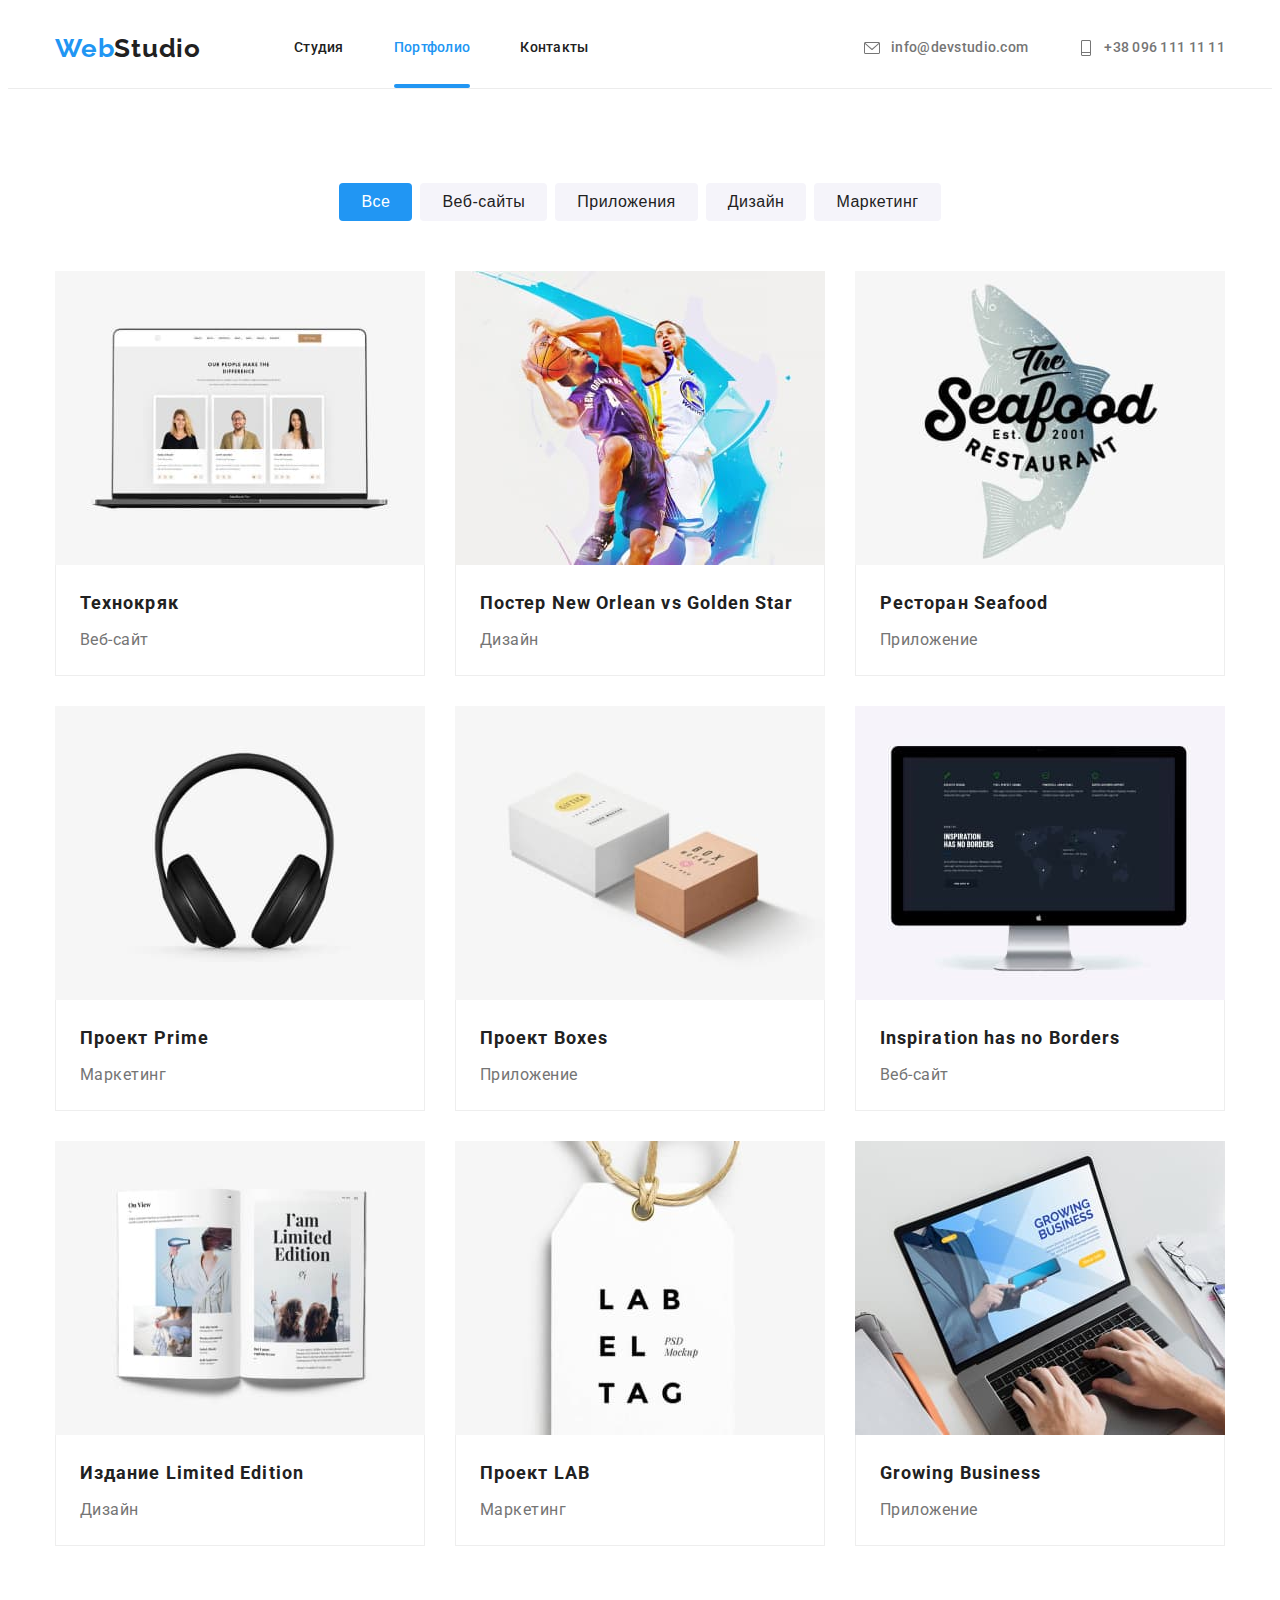
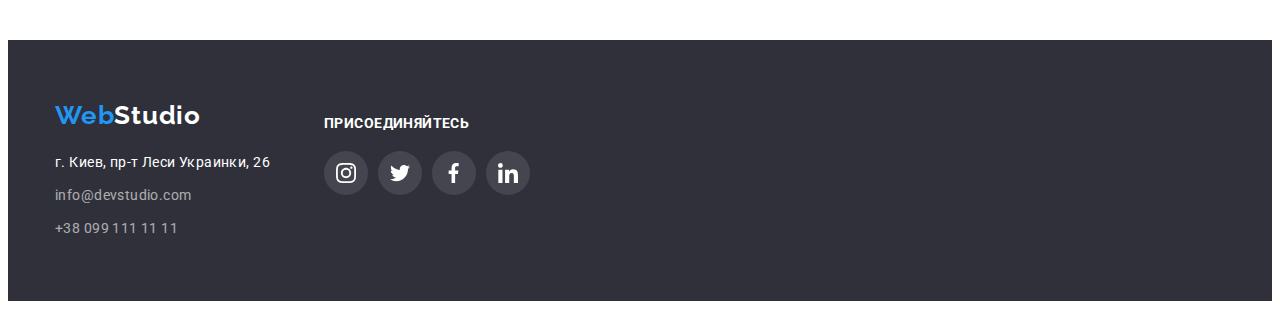
==== portfolio.html @ 6be05eeb "Create HW-06" ====
<!DOCTYPE html>
<html lang="ru">
    <head>
        <meta charset="UTF-8" />
        <meta http-equiv="X-UA-Compatible" content="IE=edge" />
        <meta name="viewport" content="width=device-width, initial-scale=1.0" />
        <link rel="preconnect" href="https://fonts.googleapis.com" />
        <link rel="preconnect" href="https://fonts.gstatic.com" crossorigin />
        <link
            href="https://fonts.googleapis.com/css2?family=Raleway:wght@700&family=Roboto:wght@400;500;700;900&display=swap"
            rel="stylesheet"
        />
        <link
            rel="stylesheet"
            href="https://cdnjs.cloudflare.com/ajax/libs/modern-normalize/1.1.0/modern-normalize.min.css"
            integrity="sha512-wpPYUAdjBVSE4KJnH1VR1HeZfpl1ub8YT/NKx4PuQ5NmX2tKuGu6U/JRp5y+Y8XG2tV+wKQpNHVUX03MfMFn9Q=="
            crossorigin="anonymous"
            referrerpolicy="no-referrer"
        />
        <link rel="stylesheet" href="./css/reset.css" />
        <link rel="stylesheet" href="./css/style.css" />
        <title>WebStudio - Portfolio</title>
    </head>
    <body>
        <!-- _________________________________________________PORTFOLIO = PF_________________________________________________ -->

        <!-- _________________________________________________PF HEADER_________________________________________________ -->
        <header class="header">
            <div class="container">
                <a class="logo" href="./index.html" lang="en"
                    >Web<span class="logo-style">Studio</span></a
                >
                <nav>
                    <ul class="lists header-flex">
                        <li class="menu-item">
                            <a class="menu-link" href="./index.html">Студия</a>
                        </li>
                        <li class="menu-item">
                            <a class="menu-link current" href="./portfolio.html"
                                >Портфолио</a
                            >
                        </li>
                        <li class="menu-item">
                            <a class="menu-link" href="#contacts-portfolio"
                                >Контакты</a
                            >
                        </li>
                    </ul>
                </nav>
                <ul class="lists header-list">
                    <li class="contacts-item">
                        <a
                            class="contacts-link"
                            href="mailto:info@devstudio.com"
                        >
                            <svg class="header-soc-icon" width="18" height="16">
                                <use
                                    href="./images/symbol-defs.svg#icon-massege"
                                ></use>
                            </svg>
                            info@devstudio.com
                        </a>
                    </li>
                    <li class="contacts-item">
                        <a class="contacts-link" href="tel:+380961111111">
                            <svg class="header-soc-icon" width="16" height="16">
                                <use
                                    href="./images/symbol-defs.svg#icon-call"
                                ></use>
                            </svg>
                            +38 096 111 11 11</a
                        >
                    </li>
                </ul>
            </div>
        </header>
        <main>
            <!-- _________________________________________________PF BUTTONS _________________________________________________ -->
            <section class="portfolio-main section">
                <h1 class="pf-hidden-title">Портфолио</h1>
                <div class="container">
                    <ul class="lists pf-btn-list">
                        <li class="pf-btn-item">
                            <button type="button" class="portfolio-btn current">
                                Все
                            </button>
                        </li>
                        <li class="pf-btn-item">
                            <button type="button" class="portfolio-btn">
                                Веб-сайты
                            </button>
                        </li>
                        <li class="pf-btn-item">
                            <button type="button" class="portfolio-btn">
                                Приложения
                            </button>
                        </li>
                        <li class="pf-btn-item">
                            <button type="button" class="portfolio-btn">
                                Дизайн
                            </button>
                        </li>
                        <li class="pf-btn-item">
                            <button type="button" class="portfolio-btn">
                                Маркетинг
                            </button>
                        </li>
                    </ul>
                    <!-- ___________________________________________________WORKS_________________________________________________ -->
                    <ul class="lists pf-works-list">
                        <li class="pf-item-box">
                            <div class="pf-top-wrap">
                                <img
                                    class="pf-item-img"
                                    src="./images/img20.jpg"
                                    alt="Веб-сайт - Технокряк"
                                    width="370"
                                    height="294"
                                />
                                <p class="pf-cover-text">
                                    Ресурс предлагает комплексные предложения с разным уровнем функционала и сервисов. Все это позволит посетителю получить исчерпывающие сведения о компании или частном лице.
                                </p>
                            </div>
                            <div class="pf-item">
                                <h2 class="pf-works-name">Технокряк</h2>
                                <p class="pf-works-kind">Веб-сайт</p>
                            </div>
                        </li>
                        <li class="pf-item-box">
                            <div class="pf-top-wrap">
                                <img
                                    class="pf-item-img"
                                    src="./images/img21.jpg"
                                    alt="Дизайн - Постер New Orlean vs Golden Star"
                                    width="370"
                                    height="294"
                                />
                                <p class="pf-cover-text">
                                    Lorem ipsum dolor sit amet, consectetur
                                    adipisicing elit. Dignissimos omnis,
                                    possimus quia dolorum itaque, dolor dolorem
                                    rem beatae nostrum perspiciatis nemo iusto
                                    delectus atque consectetur labore.
                                </p>
                            </div>
                            <div class="pf-item">
                                <h2 class="pf-works-name">
                                    Постер
                                    <span lang="en"
                                        >New Orlean vs Golden Star</span
                                    >
                                </h2>
                                <p class="pf-works-kind">Дизайн</p>
                            </div>
                        </li>
                        <li class="pf-item-box">
                            <div class="pf-top-wrap">
                                <img
                                    class="pf-item-img"
                                    src="./images/img22.jpg"
                                    alt="Приложение - Ресторан Seafood"
                                    width="370"
                                    height="294"
                                />
                                <p class="pf-cover-text">
                                    Lorem ipsum dolor sit amet, consectetur
                                    adipisicing elit. Dignissimos omnis,
                                    possimus quia dolorum itaque, dolor dolorem
                                    rem beatae nostrum perspiciatis nemo iusto
                                    delectus atque consectetur labore.
                                </p>
                            </div>
                            <div class="pf-item">
                                <h2 class="pf-works-name">
                                    Ресторан <span lang="en">Seafood</span>
                                </h2>
                                <p class="pf-works-kind">Приложение</p>
                            </div>
                        </li>
                        <li class="pf-item-box">
                            <div class="pf-top-wrap">
                                <img
                                    class="pf-item-img"
                                    src="./images/img23.jpg"
                                    alt="Маркетинг - Проект Prime"
                                    width="370"
                                    height="294"
                                />
                                <p class="pf-cover-text">
                                    Lorem ipsum dolor sit amet, consectetur
                                    adipisicing elit. Dignissimos omnis,
                                    possimus quia dolorum itaque, dolor dolorem
                                    rem beatae nostrum perspiciatis nemo iusto
                                    delectus atque consectetur labore.
                                </p>
                            </div>
                            <div class="pf-item">
                                <h2 class="pf-works-name">
                                    Проект <span lang="en">Prime</span>
                                </h2>
                                <p class="pf-works-kind">Маркетинг</p>
                            </div>
                        </li>
                        <li class="pf-item-box">
                            <div class="pf-top-wrap">
                                <img
                                    class="pf-item-img"
                                    src="./images/img24.jpg"
                                    alt="Приложение - Проект Boxes"
                                    width="370"
                                    height="294"
                                />
                                <p class="pf-cover-text">
                                    Lorem ipsum dolor sit amet, consectetur
                                    adipisicing elit. Dignissimos omnis,
                                    possimus quia dolorum itaque, dolor dolorem
                                    rem beatae nostrum perspiciatis nemo iusto
                                    delectus atque consectetur labore.
                                </p>
                            </div>
                            <div class="pf-item">
                                <h2 class="pf-works-name">
                                    Проект <span lang="en">Boxes</span>
                                </h2>
                                <p class="pf-works-kind">Приложение</p>
                            </div>
                        </li>
                        <li class="pf-item-box">
                            <div class="pf-top-wrap">
                                <img
                                    class="pf-item-img"
                                    src="./images/img25.jpg"
                                    alt="Веб-сайт - Inspiration has no Borders"
                                    width="370"
                                    height="294"
                                />
                                <p class="pf-cover-text">
                                    Lorem ipsum dolor sit amet, consectetur
                                    adipisicing elit. Dignissimos omnis,
                                    possimus quia dolorum itaque, dolor dolorem
                                    rem beatae nostrum perspiciatis nemo iusto
                                    delectus atque consectetur labore.
                                </p>
                            </div>
                            <div class="pf-item">
                                <h2 class="pf-works-name" lang="en">
                                    Inspiration has no Borders
                                </h2>
                                <p class="pf-works-kind">Веб-сайт</p>
                            </div>
                        </li>
                        <li class="pf-item-box">
                            <div class="pf-top-wrap">
                                <img
                                    class="pf-item-img"
                                    src="./images/img26.jpg"
                                    alt="Дизайн - Издание Limited Edition"
                                    width="370"
                                    height="294"
                                />
                                <p class="pf-cover-text">
                                    Lorem ipsum dolor sit amet, consectetur
                                    adipisicing elit. Dignissimos omnis,
                                    possimus quia dolorum itaque, dolor dolorem
                                    rem beatae nostrum perspiciatis nemo iusto
                                    delectus atque consectetur labore.
                                </p>
                            </div>
                            <div class="pf-item">
                                <h2 class="pf-works-name">
                                    Издание <span lang="en"></span>Limited
                                    Edition
                                </h2>
                                <p class="pf-works-kind">Дизайн</p>
                            </div>
                        </li>
                        <li class="pf-item-box">
                            <div class="pf-top-wrap">
                                <img
                                    class="pf-item-img"
                                    src="./images/img27.jpg"
                                    alt="Маркетинг - Проект LAB"
                                    width="370"
                                    height="294"
                                />
                                <p class="pf-cover-text">
                                    Lorem ipsum dolor sit amet, consectetur
                                    adipisicing elit. Dignissimos omnis,
                                    possimus quia dolorum itaque, dolor dolorem
                                    rem beatae nostrum perspiciatis nemo iusto
                                    delectus atque consectetur labore.
                                </p>
                            </div>
                            <div class="pf-item">
                                <h2 class="pf-works-name">
                                    Проект <span lang="en">LAB</span>
                                </h2>
                                <p class="pf-works-kind">Маркетинг</p>
                            </div>
                        </li>
                        <li class="pf-item-box">
                            <div class="pf-top-wrap">
                                <img
                                    class="pf-item-img"
                                    src="./images/img28.jpg"
                                    alt="Приложение - Growing Business"
                                    width="370"
                                    height="294"
                                />
                                <p class="pf-cover-text">
                                    Lorem ipsum dolor sit amet, consectetur
                                    adipisicing elit. Dignissimos omnis,
                                    possimus quia dolorum itaque, dolor dolorem
                                    rem beatae nostrum perspiciatis nemo iusto
                                    delectus atque consectetur labore.
                                </p>
                            </div>
                            <div class="pf-item">
                                <h2 class="pf-works-name" lang="en">
                                    Growing Business
                                </h2>
                                <p class="pf-works-kind">Приложение</p>
                            </div>
                        </li>
                    </ul>
                </div>
            </section>
            <!-- _________________________________________________PF FOOTER_________________________________________________ -->
            <footer class="footer-section">
                <div class="container">
                    <div class="footer-content">
                        <div class="footer-logo">
                            <a class="logo" href="./index.html" lang="en"
                                >Web<span class="footer-logo-style"
                                    >Studio</span
                                >
                            </a>
                        </div>
                        <address id="contacts-portfolio">
                            <ul class="lists footer-list">
                                <li>
                                    <a
                                        class="footer-contacts-link contacts-addres"
                                        href="https://goo.gl/maps/7gqZhrJQwjtrRqGAA"
                                        target="_blank"
                                        rel="noopener noindex nofollow"
                                        >г. Киев, пр-т Леси Украинки, 26</a
                                    >
                                </li>
                                <li>
                                    <a
                                        class="footer-contacts-link"
                                        href="mailto:info@devstudio.com"
                                        >info@devstudio.com</a
                                    >
                                </li>
                                <li>
                                    <a
                                        class="footer-contacts-link"
                                        href="tel:+380991111111"
                                        >+38 099 111 11 11</a
                                    >
                                </li>
                            </ul>
                        </address>
                    </div>
                    <div class="footer-padding">
                        <h3 class="footer-title">присоединяйтесь</h3>
                        <ul class="icon-flex">
                            <li class="footer-soc-item lists">
                                <svg
                                    class="footer-soc-icon"
                                    width="20"
                                    height="20"
                                >
                                    <use
                                        href="images/symbol-defs.svg#icon-instagram"
                                    ></use>
                                </svg>
                            </li>
                            <li class="footer-soc-item lists">
                                <svg
                                    class="footer-soc-icon"
                                    width="20"
                                    height="20"
                                >
                                    <use
                                        href="images/symbol-defs.svg#icon-twitter"
                                    ></use>
                                </svg>
                            </li>
                            <li class="footer-soc-item lists">
                                <svg
                                    class="footer-soc-icon"
                                    width="20"
                                    height="20"
                                >
                                    <use
                                        href="images/symbol-defs.svg#icon-facebook"
                                    ></use>
                                </svg>
                            </li>
                            <li class="footer-soc-item lists">
                                <svg
                                    class="footer-soc-icon"
                                    width="20"
                                    height="20"
                                >
                                    <use
                                        href="images/symbol-defs.svg#icon-linkedin"
                                    ></use>
                                </svg>
                            </li>
                        </ul>
                    </div>
                </div>
            </footer>
        </main>
    </body>
</html>
---- css/style.css ----
:root {
    --main-color: #212121;
    --secondary-color: #757575;
    --brend-color: #2196f3;
    --backgrd-color: #f5f4fa;
    --light-color: #ffffff;
    --brand-bg-color: #188ce8;
    --icons-master-color: #afb1b8;
    --padding-94: 94px;
    --margin-30: 30px;
    --pading-32: 32px;
    --margin-10: 10px;
}

body {
    font-family: "Roboto", tahoma, sans-serif;
    color: var(--main-color);
    font-size: 14px;
}
p,
h1,
h2,
h3 {
    margin: 0;
}
ul {
    margin: 0;
    padding-left: 0;
}
button {
    cursor: pointer;
}
img {
    display: block;
}

.lists {
    list-style: none;
}

.container {
    width: 1170px;
    margin-right: 15px;
    margin-left: 15px;
    margin: 0 auto;
    /* outline: 1px solid red; */
}

/* ----------------------------HEDER-------------------------------- */
.header {
    border-bottom: 1px solid #ececec;
}

.header .container {
    display: flex;
    align-items: center;
}

.header-flex {
    display: flex;
}

.logo {
    font-family: "Raleway", sans-serif;
    font-weight: 700;
    font-size: 26px;
    line-height: 1.1923;
    letter-spacing: 0.03em;
    color: var(--brend-color);
    text-decoration-line: none;
    margin-right: 93px;
}

.logo-style {
    color: var(--main-color);
}

.header-list {
    display: flex;
    margin-left: auto;
}

.menu-item:not(:last-child) {
    margin-right: 50px;
}

.menu-link {
    padding-top: var(--pading-32);
    padding-bottom: var(--pading-32);
    font-weight: 500;
    line-height: 1.14;
    letter-spacing: 0.02em;
    color: var(--main-color);
    text-decoration-line: none;
    display: block;
    transition: color 250ms cubic-bezier(0.4, 0, 0.2, 1);
}

.contacts-item .contacts-link {
    font-weight: 500;
    line-height: 1.14;
    letter-spacing: 0.02em;
    text-decoration-line: none;
    font-style: normal;
    color: var(--secondary-color);
    padding-top: var(--pading-32);
    padding-bottom: var(--pading-32);
    display: flex;
    justify-content: center;
    align-items: center;
    transition: color 250ms cubic-bezier(0.4, 0, 0.2, 1);
}

.header-soc-icon {
    margin-right: 10px;
    fill: var(--secondary-color);
}

.contacts-link:hover .header-soc-icon,
.contacts-link:focus .header-soc-icon {
    fill: var(--brend-color);
}

.contacts-item:not(:last-child) {
    margin-right: 50px;
}

.menu-link:hover,
.contacts-link:hover,
.menu-link:focus,
.contacts-link:focus {
    color: var(--brend-color);
}

.current {
    color: var(--brend-color);
    position: relative;
}

.menu-link.current::after {
    content: "";
    position: absolute;
    bottom: 0px;
    left: 0;
    width: 100%;
    height: 4px;
    background: var(--brend-color);
    border-radius: 2px;
}

/* -- ----------------------------------------HERO--------------------------------------- -->  */

.hero {
    padding-top: 200px;
    padding-bottom: 200px;
}

.hero-content {
    max-width: 1600px;
    background-image: linear-gradient(
            rgba(47, 48, 58, 0.4),
            rgba(47, 48, 58, 0.4)
        ),
        url(../images/fon-Img.jpg);
    background-repeat: no-repeat;
    margin: 0 auto;
}

.hero-title {
    max-width: 696px;
    font-weight: 900;
    font-size: 44px;
    line-height: 1.36;
    text-align: center;
    letter-spacing: 0.06em;
    text-transform: uppercase;
    color: var(--light-color);
    margin: 0 auto 30px auto;
}

.hero-btn {
    padding: 10px 32px;
    background: var(--brend-color);
    box-shadow: 0px 4px 4px rgba(0, 0, 0, 0.15);
    border-radius: 4px;
    border: none;
    color: var(--light-color);
    font-weight: 700;
    font-size: 16px;
    line-height: 1.88;
    display: block;
    align-items: center;
    letter-spacing: 0.06em;
    cursor: pointer;
    margin: auto;
    transition: background 250ms cubic-bezier(0.4, 0, 0.2, 1);
}

.hero-btn:hover,
.hero-btn:focus {
    background-color: var(--brand-bg-color);
}

/* ----------------------------------------ABOUT---------------------------------- */

.section {
    padding-top: var(--padding-94);
    padding-bottom: var(--padding-94);
}

.hidden-about-title {
    visibility: hidden;
    width: 1px;
    height: 1px;
    margin-bottom: -1px;
}

.icon-flex {
    display: flex;
    justify-content: center;
    align-items: center;
}

.about-soc-item {
    width: 100%;
    height: 120px;
    background-color: var(--backgrd-color);
    border-radius: 4px;
    margin-bottom: var(--margin-30);
    display: flex;
    justify-content: center;
    align-items: center;
}

.about-list {
    display: flex;
}

.about-list-margin:not(:last-child) {
    margin-right: var(--margin-30);
}

.about-list-title {
    font-weight: 700;
    font-size: 14px;
    line-height: 1.14;
    letter-spacing: 0.03em;
    text-transform: uppercase;
    margin-bottom: var(--margin-10);
}

.about-list-item {
    line-height: 1.71;
    letter-spacing: 0.03em;
    color: var(--secondary-color);
}

/* -------------------------------------ABOUT-MORE------------------------------ */

.about-more {
    padding-top: 0px;
}

.united-title {
    font-weight: 700;
    font-size: 36px;
    line-height: 1.16;
    text-align: center;
    letter-spacing: 0.03em;
    padding-bottom: 50px;
}

.about-more-list {
    display: flex;
}

.about-img {
    flex-basis: calc(100% / 3);
    margin-right: var(--margin-30);
}

.about-more-wrap {
    position: relative;
}

.about-more-text {
    width: calc(100% - 30px);
    height: 70px;
    position: absolute;
    bottom: 0;
    background: #2f303acc;
    font-weight: 700;
    font-size: 14px;
    line-height: 16px;
    display: flex;
    align-items: center;
    justify-content: center;
    letter-spacing: 0.03em;
    text-transform: uppercase;
    color: var(--light-color);
}

/* ---------------------------------------MASTERS--------------------------------------------- */

.masters {
    background-color: var(--backgrd-color);
}

.masters-container {
    display: flex;
    margin-left: -30px;
}

.masters-photo {
    flex-basis: calc(100% / 2-30px);
    margin-left: var(--margin-30);
    background: var(--light-color);
    box-shadow: 0px 1px 3px rgba(0, 0, 0, 0.12), 0px 1px 1px rgba(0, 0, 0, 0.14),
        0px 2px 1px rgba(0, 0, 0, 0.2);
    border-radius: 0px 0px 4px 4px;
}

.masters-name {
    padding-top: var(--margin-30);
    padding-bottom: var(--margin-30);
}

.masters-list {
    font-weight: 500;
    font-size: 16px;
    line-height: 1.18;
    text-align: center;
    letter-spacing: 0.03em;
    margin-bottom: var(--margin-10);
}

.proffesion {
    font-size: 16px;
    line-height: 1.18;
    text-align: center;
    letter-spacing: 0.03em;
    color: var(--secondary-color);
    margin-bottom: 16px;
}

.masters-name > .icon-flex {
    margin: 0 32px;
}

.masters-soc-item {
    width: 100%;
    height: 44px;
    background-color: var(--light-color);
    border-radius: 50%;
    cursor: pointer;
    display: flex;
    justify-content: center;
    align-items: center;
    transition: background-color 250ms cubic-bezier(0.4, 0, 0.2, 1);
}

.masters-soc-item:not(:last-child) {
    margin-right: var(--margin-10);
}

.masters-soc-icon {
    fill: var(--icons-master-color);
    transition: fill 250ms cubic-bezier(0.4, 0, 0.2, 1);
}

.masters-soc-item:hover,
.masters-soc-item:focus {
    background-color: var(--brend-color);
}

.masters-soc-item:hover .masters-soc-icon,
.masters-soc-item:focus .masters-soc-icon {
    fill: var(--light-color);
}
/* -------------------------------------CLIENTS---------------------------- */

.client-title {
    font-weight: 700;
    font-size: 36px;
    line-height: 42px;
    text-align: center;
    letter-spacing: 0.03em;
    margin-bottom: 50px;
}

.client-soc-item {
    width: 100%;
    height: 92px;
    border: 1px solid var(--icons-master-color);
    box-sizing: border-box;
    border-radius: 4px;
    cursor: pointer;
    display: flex;
    justify-content: center;
    align-items: center;
    transition: border-color 250ms cubic-bezier(0.4, 0, 0.2, 1);
}

.client-soc-item:not(:last-child) {
    margin-right: var(--margin-30);
}

.client-soc-icon {
    fill: var(--icons-master-color);
    transition: fill 250ms cubic-bezier(0.4, 0, 0.2, 1);
}

.client-soc-item:hover .client-soc-icon,
.client-soc-item:focus .client-soc-icon,
.client-soc-item:hover,
.client-soc-item:focus {
    fill: var(--brend-color);
    border-color: var(--brend-color);
}

/* ----------------------------------------FOOTER---------------------------------------- */
.footer-section {
    background: #2f303a;
    padding-top: 60px;
    padding-bottom: 60px;
}

.footer-section > .container {
    display: flex;
    justify-content: left;
}

.footer-logo-style {
    color: var(--light-color);
}

.footer-contacts-link {
    font-weight: 400;
    line-height: 1.71;
    text-decoration-line: none;
    font-style: normal;
    letter-spacing: 0.03em;
    color: var(--light-color);
    opacity: 60%;
    transition: color 250ms cubic-bezier(0.4, 0, 0.2, 1);
}

.footer-contacts-link:hover,
.footer-contacts-link:focus {
    color: var(--brend-color);
    opacity: 100%;
}

.footer-logo {
    margin-bottom: 20px;
}

.footer-list :not(:last-child) {
    margin-bottom: 9px;
}

.contacts-addres {
    color: var(--light-color);
    opacity: 100%;
}

.footer-padding {
    padding-top: 15px;
    padding-bottom: 37px;
}

.footer-title {
    font-weight: 700;
    font-size: 14px;
    line-height: 16px;
    letter-spacing: 0.03em;
    text-transform: uppercase;
    color: var(--light-color);
    margin-bottom: 20px;
}

.footer-content {
    margin-right: 30px;
}

.footer-soc-item {
    width: 44px;
    height: 44px;
    background-color: rgba(255, 255, 255, 0.1);
    border-radius: 50%;
    cursor: pointer;
    display: flex;
    justify-content: center;
    align-items: center;
    transition: background-color 250ms cubic-bezier(0.4, 0, 0.2, 1);
}

.footer-soc-item:not(:last-child) {
    margin-right: 10px;
}

.footer-soc-icon {
    fill: var(--light-color);
}

.footer-soc-item:hover,
.footer-soc-item:focus {
    background-color: var(--brend-color);
}

/* -------------------------------------PORTFOLIO = PF---------------------------------- */
/* ---------------------------------------PF BUTTONS-------------------------------------*/

.pf-hidden-title {
    visibility: hidden;
    width: 1px;
    height: 1px;
    margin-bottom: -1px;
}

.pf-btn-list {
    display: flex;
    margin-bottom: 50px;
    justify-content: center;
}
.pf-btn-item:not(:last-child) {
    margin-right: 8px;
}

/* .pf-btn-item {}  */

.portfolio-btn {
    background: var(--backgrd-color);
    border-radius: 4px;
    font-weight: 500;
    font-size: 16px;
    line-height: 1.62;
    text-align: center;
    letter-spacing: 0.03em;
    color: var(--main-color);
    border: 0px;
    padding: 6px 22px;
    transition: background 250ms cubic-bezier(0.4, 0, 0.2, 1);
}

.portfolio-btn:hover,
.portfolio-btn:focus {
    background: var(--brend-color);
    color: var(--light-color);
    box-shadow: 0px 3px 1px rgba(0, 0, 0, 0.1), 0px 1px 2px rgba(0, 0, 0, 0.08),
        0px 2px 2px rgba(0, 0, 0, 0.12);
}

/* -------------------------------------------WORKS------------------------------------------- */

.pf-works-list {
    display: flex;
    flex-wrap: wrap;
    margin-left: -30px;
}

.pf-item-box {
    flex-basis: calc((100%-90)-30px);
    margin-left: var(--margin-30);
    margin-bottom: var(--margin-30);
    transition: box-shadow 250ms cubic-bezier(0.4, 0, 0.2, 1);
}

.pf-item-box:hover {
    box-shadow: 0px 1px 1px rgba(0, 0, 0, 0.12), 0px 4px 4px rgba(0, 0, 0, 0.06),
        1px 4px 6px rgba(0, 0, 0, 0.16);
}
.pf-item-box:nth-child(1n + 7) {
    margin-bottom: 0px;
}

.pf-item-box:hover .pf-cover-text {
    transform: translateY(0%);
}

.pf-top-wrap {
    position: relative;
    overflow: hidden;
}

.pf-cover-text {
    position: absolute;
    top: 0;
    background-color: var(--brend-color);
    color: var(--light-color);
    opacity: 90%;
    line-height: 28px;
    font-size: 18px;
    letter-spacing: 0.03em;
    height: 100%;
    transform: translateY(100%);
    transition: transform 250ms cubic-bezier(0.4, 0, 0.2, 1);
    padding: 63px 24px;
    overflow: auto;
}

.pf-item {
    padding: 20px 24px;
    background: #ffffff;
    border: 1px solid #eeeeee;
    border-top: 0px;
    box-sizing: border-box;
}

.pf-works-name {
    font-weight: 700;
    font-size: 18px;
    line-height: 2;
    letter-spacing: 0.06em;
    margin-bottom: 4px;
}

.pf-works-kind {
    font-size: 16px;
    line-height: 1.875;
    letter-spacing: 0.03em;
    color: var(--secondary-color);
}

button.current {
    background-color: var(--brend-color);
    color: var(--light-color);
}

/* -------------------------------------BACKDROP--------------------------------- */

.backdrop {
    position: fixed;
    top: 0;
    width: 100%;
    height: 100%;
    background-color: rgba(0, 0, 0, 0.2);
    transition: opacity 250ms, visibility 250ms;
}

.backdrop.is-hidden .modal {
    transform: scale(-3) ;
}

.modal {
    width: 530px;
    min-height: 580px;
    background: var(--light-color);
    box-shadow: 0px 1px 3px rgba(0, 0, 0, 0.12), 0px 1px 1px rgba(0, 0, 0, 0.14),
        0px 2px 1px rgba(0, 0, 0, 0.2);
    border-radius: 4px;
    position: absolute;
    top: 50%;
    left: 50%;
    transition: transform 250ms;
    transform: translate(-50%, -50%) scale(1);
}

.modal-close-btn {
    position: absolute;
    top: 8px;
    right: 8px;
    width: 30px;
    height: 30px;
    border-radius: 50%;
    background-color: transparent;
    border-color: rgba(0, 0, 0, 0.1);
}

.modal-close-icon {
    position: absolute;
    top: 50%;
    left: 50%;
    transform: translate(-50%, -50%);
    fill: #000000;
}

.is-hidden {
    opacity: 0;
    pointer-events: none;
    visibility: hidden;
}
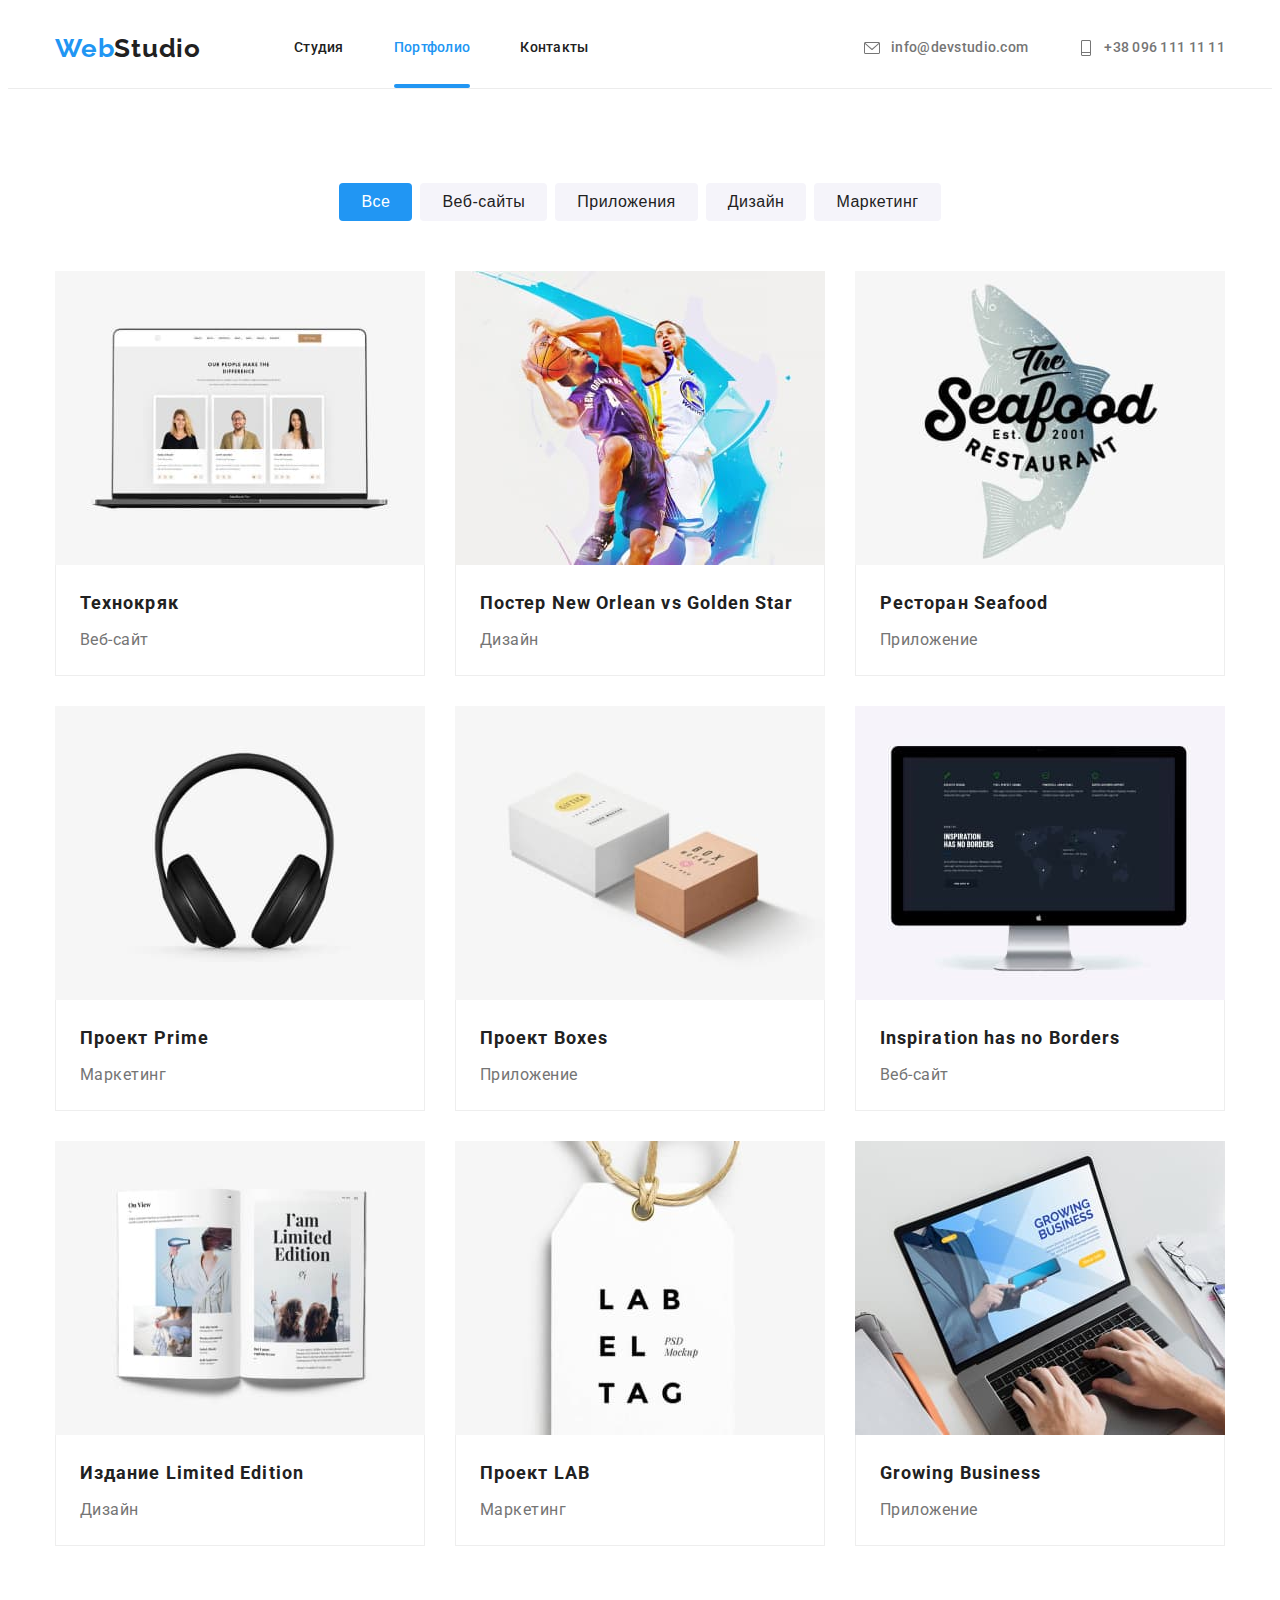
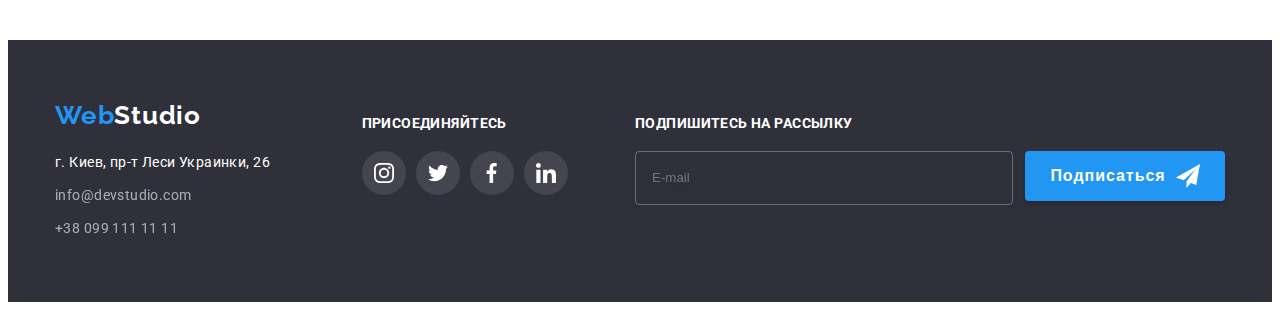
==== commit 2a6158d9: "hw-06 done" ====
--- a/portfolio.html
+++ b/portfolio.html
@@ -118,7 +118,11 @@
                                     height="294"
                                 />
                                 <p class="pf-cover-text">
-                                    Ресурс предлагает комплексные предложения с разным уровнем функционала и сервисов. Все это позволит посетителю получить исчерпывающие сведения о компании или частном лице.
+                                    Ресурс предлагает комплексные предложения с
+                                    разным уровнем функционала и сервисов. Все
+                                    это позволит посетителю получить
+                                    исчерпывающие сведения о компании или
+                                    частном лице.
                                 </p>
                             </div>
                             <div class="pf-item">
@@ -413,6 +417,40 @@
                             </li>
                         </ul>
                     </div>
+                    <div class="footer-sending footer-padding">
+                        <p class="footer-title">Подпишитесь на рассылку</p>
+                        <form class="footer-input-form">
+                            <div class="footer-modal-field">
+                                <label
+                                    for="sending-mail"
+                                    class="fotter-label"
+                                ></label>
+                                <input
+                                    type="sending"
+                                    class="fotter-input"
+                                    name="sending"
+                                    title="Введите Ваш E-mail"
+                                    id="sending-mail"
+                                    placeholder="E-mail"
+                                />
+                                <button
+                                    class="footer-sending_btn"
+                                    type="submit"
+                                >
+                                    Подписаться
+                                    <svg
+                                        class="footer-sendign-icon"
+                                        width="24"
+                                        height="24"
+                                    >
+                                        <use
+                                            href="images/symbol-defs.svg#icon-send"
+                                        ></use>
+                                    </svg>
+                                </button>
+                            </div>
+                        </form>
+                    </div>
                 </div>
             </footer>
         </main>
--- a/css/style.css
+++ b/css/style.css
@@ -427,7 +427,7 @@
 
 .footer-section > .container {
     display: flex;
-    justify-content: left;
+    justify-content: space-between;
 }
 
 .footer-logo-style {
@@ -477,10 +477,6 @@
     text-transform: uppercase;
     color: var(--light-color);
     margin-bottom: 20px;
-}
-
-.footer-content {
-    margin-right: 30px;
 }
 
 .footer-soc-item {
@@ -508,10 +504,71 @@
     background-color: var(--brend-color);
 }
 
+.footer-sending {
+    right: 0px;
+}
+
+.footer-modal-field {
+    display: flex;
+}
+
+.fotter-input {
+    width: 358px;
+    height: 50px;
+    border: 1px solid rgba(255, 255, 255, 0.3);
+    filter: drop-shadow(0px 4px 4px rgba(0, 0, 0, 0.15));
+    border-radius: 4px;
+    background-color: transparent;
+    margin-right: 12px;
+    padding-left: 16px;
+    color: var(--light-color);
+    outline: none;
+    transition: border 250ms cubic-bezier(0.4, 0, 0.2, 1);
+}
+
+.fotter-input:hover,
+.fotter-input:focus {
+    cursor: pointer;
+    border: 1px solid #2196f3;
+}
+
+.footer-sendign-icon {
+    fill: var(--light-color);
+    margin-left: 10px;
+
+}
+
+.footer-sending_btn {
+    display: block;
+    width: 200px;
+    height: 50px;
+    background: var(--brend-color);
+    box-shadow: 0px 4px 4px rgba(0, 0, 0, 0.15);
+    border-radius: 4px;
+    border: none;
+    font-weight: 700;
+    font-size: 16px;
+    line-height: 30px;
+    display: flex;
+    justify-content: center;
+    align-items: center;
+    text-align: center;    
+    letter-spacing: 0.06em;
+    color: var(--light-color);
+    margin: 0 auto;
+    transition: background-color 250ms cubic-bezier(0.4, 0, 0.2, 1);
+}
+
+.footer-sending_btn:hover,
+.footer-sending_btn:focus {
+    background-color: var(--brand-bg-color);
+}
+
 /* -------------------------------------PORTFOLIO = PF---------------------------------- */
 /* ---------------------------------------PF BUTTONS-------------------------------------*/
 
 .pf-hidden-title {
+    position: absolute;
     visibility: hidden;
     width: 1px;
     height: 1px;
@@ -523,11 +580,10 @@
     margin-bottom: 50px;
     justify-content: center;
 }
+
 .pf-btn-item:not(:last-child) {
     margin-right: 8px;
 }
-
-/* .pf-btn-item {}  */
 
 .portfolio-btn {
     background: var(--backgrd-color);
@@ -635,14 +691,15 @@
     width: 100%;
     height: 100%;
     background-color: rgba(0, 0, 0, 0.2);
-    transition: opacity 250ms, visibility 250ms;
+    transition: opacity 250ms, visibility 250ms cubic-bezier(0.4, 0, 0.2, 1);
 }
 
 .backdrop.is-hidden .modal {
-    transform: scale(-3) ;
+    transform: scale(-3);
 }
 
 .modal {
+    position: relative;
     width: 530px;
     min-height: 580px;
     background: var(--light-color);
@@ -652,8 +709,9 @@
     position: absolute;
     top: 50%;
     left: 50%;
-    transition: transform 250ms;
+    transition: transform 250ms cubic-bezier(0.4, 0, 0.2, 1);
     transform: translate(-50%, -50%) scale(1);
+    padding: 40px;
 }
 
 .modal-close-btn {
@@ -672,7 +730,13 @@
     top: 50%;
     left: 50%;
     transform: translate(-50%, -50%);
-    fill: #000000;
+    fill: var(--main-color);
+    transition: fill 250ms cubic-bezier(0.4, 0, 0.2, 1);
+}
+
+.modal-close-icon:hover,
+.modal-close-icon:focus {
+    fill: #188ce8;
 }
 
 .is-hidden {
@@ -680,3 +744,166 @@
     pointer-events: none;
     visibility: hidden;
 }
+
+.modal-title {
+    font-weight: 700;
+    font-size: 20px;
+    line-height: 23px;
+    text-align: center;
+    letter-spacing: 0.03em;
+    color: var(--main-color);
+    margin-bottom: 12px;
+}
+
+.modal-label {
+    display: block;
+    margin-bottom: 4px;
+    color: var(--secondary-color);
+}
+
+.modal-input {
+    width: 100%;
+    height: 40px;
+    border: 1px solid rgba(33, 33, 33, 0.2);
+    box-sizing: border-box;
+    border-radius: 4px;
+    padding-left: 40px;
+    padding-right: 5px;
+    background-color: var(--light-color);
+    outline: none;
+    transition: border 250ms cubic-bezier(0.4, 0, 0.2, 1);
+}
+
+/* .modal-input:valid {
+    border: 1px solid #2196f3;
+}
+
+.modal-input:valid + .modal-input_not_required:empty {
+    border: 1px solid rgba(33, 33, 33, 0.2);
+} */
+
+/* .modal-input_not_required:valid {
+    border: 1px solid rgba(33, 33, 33, 0.2);
+} */
+
+.modal-input:hover,
+.modal-input:focus {
+    cursor: pointer;
+    border: 1px solid #2196f3;
+}
+
+.modal-field {
+    position: relative;
+    margin-bottom: 10px;
+    transition: fill 250ms cubic-bezier(0.4, 0, 0.2, 1);
+}
+
+.modal-field:hover,
+.modal-field:focus {
+    fill: #188ce8;
+}
+
+.modal_icon {
+    position: absolute;
+    left: 12px;
+    top: 50%;
+}
+
+.modal-text {
+    width: 448px;
+    height: 120px;
+    border: 1px solid rgba(33, 33, 33, 0.2);
+    box-sizing: border-box;
+    border-radius: 4px;
+    padding: 12px 16px;
+    resize: none;
+    transition: border 250ms cubic-bezier(0.4, 0, 0.2, 1);
+    outline: none;
+}
+
+/* .modal-text:valid {
+    border: 1px solid #2196f3;
+} */
+
+.modal-text:placeholder-shown {
+    border: 1px solid rgba(33, 33, 33, 0.2);
+}
+
+.modal-text::placeholder {
+    line-height: 16px;
+    letter-spacing: 0.01em;
+    color: rgba(117, 117, 117, 0.5);
+}
+
+.modal-text:not(:required) .modal-text:valid {
+    border: 1px solid rgba(33, 33, 33, 0.2);
+}
+
+.modal-text:hover,
+.modal-text:focus {
+    cursor: pointer;
+    border: 1px solid #2196f3;
+}
+
+.modal_btn {
+    display: block;
+    width: 200px;
+    height: 50px;
+    background: var(--brend-color);
+    box-shadow: 0px 4px 4px rgba(0, 0, 0, 0.15);
+    border-radius: 4px;
+    border: none;
+    font-weight: 700;
+    font-size: 16px;
+    line-height: 30px;
+    text-align: center;
+    letter-spacing: 0.06em;
+    color: var(--light-color);
+    margin: 0 auto;
+    transition: background-color 250ms cubic-bezier(0.4, 0, 0.2, 1);
+}
+
+.modal_btn:hover,
+.modal_btn:focus {
+    background-color: var(--brand-bg-color);
+}
+
+.modal-check {
+    background-color: var(--brand-color);
+}
+
+.modal-check_text {
+    color: var(--secondary-color);
+    line-height: 24px;
+    letter-spacing: 0.03em;
+    display: flex;
+    align-items: center;
+    justify-content: center;
+}
+
+.modal-check_text::before {
+    content: "";
+    width: 16px;
+    height: 15px;
+    border: 2px solid #000000;
+    border-radius: 3px;
+    margin-right: 7px;
+}
+
+.modal-check_text_link {
+    color: var(--brend-color);
+    text-decoration: underline;
+}
+
+.modal-field:nth-child(5) {
+    margin-top: 20px;
+    margin-bottom: 30px;
+}
+
+.modal-check:checked + .modal-check_text::before {
+    background-color: var(--brend-color);
+    border: none;
+    background-image: url(../images/check.svg);
+    background-repeat: no-repeat;
+    background-position: center;
+}
